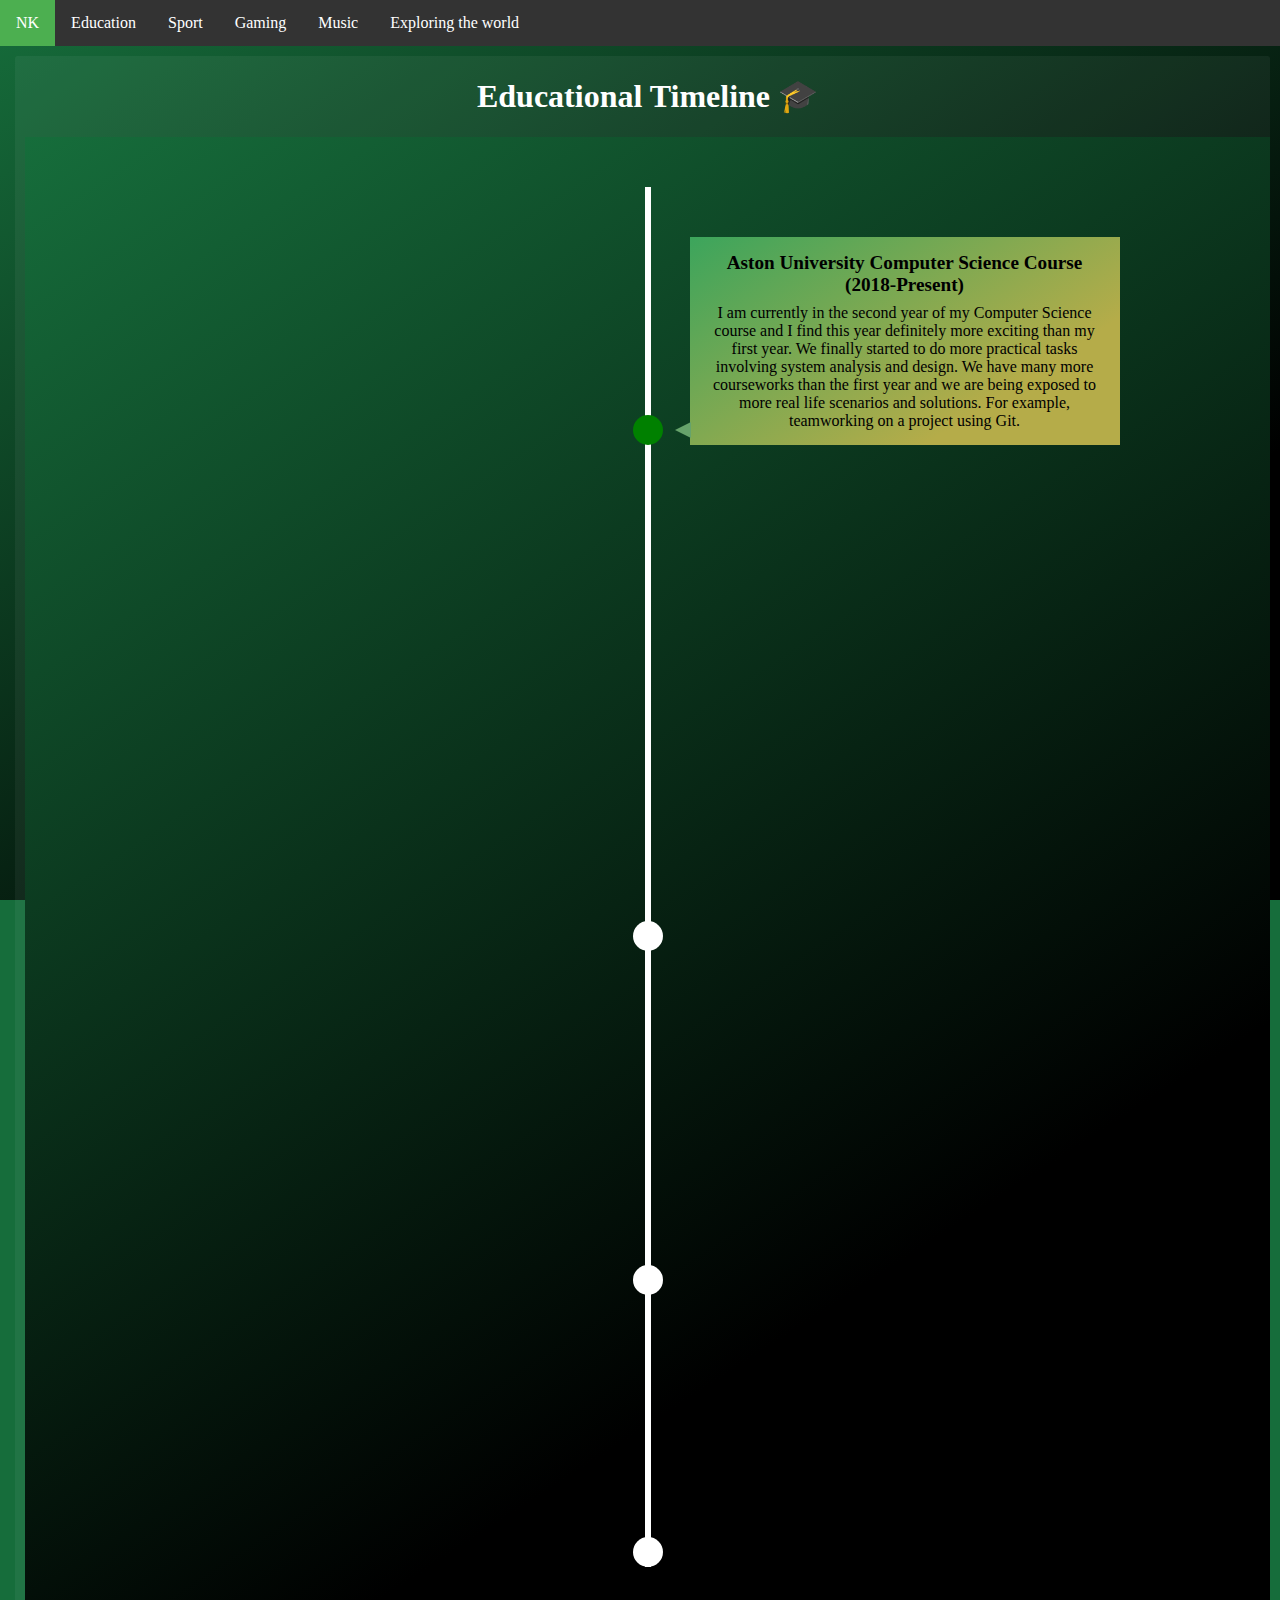
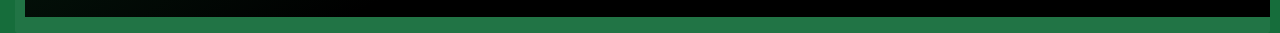
==== education.html @ aa42f18d "Add files via upload" ====
<!doctype html>

<html lang="en">
<head>

  <meta charset="utf-8">
  <title>Nedyalko Krastev</title>
  <meta name="Things you might want to know" content="lots of stuff ab me">
<link rel="stylesheet" type="text/css" href="css/style.css">

</head>

<body>

  <ul class="topnav">
  <li><a class="active" href="index.html">NK</a></li>
  <li><a href="education.html">Education</a></li>
  <li><a href="sport.html">Sport</a></li>
  <li><a href="gaming.html">Gaming</a></li>
  <li><a href="music.html">Music</a></li>
  <li><a href="travelling.html">Exploring the world</a></li>

</ul>

<form id="contentbox">


  <section class="intro">
  <div class="container">
    <h1>Educational Timeline 🎓</h1>
  </div>
</section>

<section class="timeline">
  <ul>
    <li>
      <div>
        <time>Aston University Computer Science Course (2018-Present)</time> I am currently in the second year of my Computer Science course and I find this year definitely more exciting than my first year. We finally started to do more practical tasks involving system analysis and design. We have many more courseworks than the first year and we are being exposed to more real life scenarios and solutions. For example, teamworking on a project using Git.
      </div>
    </li>
    <li>
      <div>
        <time>Sutton Coldfield College (2016-2018)</time> When I had to choose my 3 A-levels I was already aware that I want to do Computer Science in the future. Therefore,
        one of the subjects I took was Computer Science. Since, I had to pick another 2, I thought that they must be complimentary to Computer Science and the obvious choice was Mathematics.
        The third subject was something that I couldnt decide on, and my Computer Science teacher in college advised me to take Physics. Both subjects are still useful to me and I do not regret taking them.
        In college I made a lot of progress in my programming skill as I was expected to make a database project. I hadnt been programing before that and it really showed me what it is like to create a software from scratch.
        I really enjoyed breaking down the problem and tackling each piece of the software components one by one until I had a complete project. I was introduced to visual studio and I felt like the IDE was very user friendly.
        I also took further mathematics in my first college year, where I did "Decision module" this topic still helps me as I learned in detail how sorting and packing alrigthms work. Physics was the subject that wasnt directly related to programming,
        however, skills that were required to solve a physics question, were also required in programming.
      </div>
    </li>
    <li>
      <div>
        <time>Erdington Academy (2015-2016)</time>When I first arrived in UK, I applied to all of the schools in the area so that I dont have a gap year. However, only 1 school accepted me and it was Erdington Academy.
        They asked me to have an entry exam to determine my level of education since they had no background data about me. After I completed the exams,  I was contacted by them in November and what they said was that There
        arent any spaces in year 10 and what they could offer me is that I enter in year 11 as my entry exams were very good and if I fail to do my GCSEs I can repeat year 11 again. I managed to complete the GCSEs in my first year in <thead>
          highschool and i managed to do most of the courseworks in less than 6 months. Therefore, I had the chance to go to college a year early than expected.
        </thead>
      </div>
    </li>
    <li>
      <div>
        <time>Bulgarian education (2007-2015)</time> My education in Bulgaria really helped me when I moved in UK. I started learning English at school at the age of 7. Bulgarian education tends to introduce more complicated
        topics to students at younger age and it was very useful for my entry exams when I arrived in England. I was ahead of everyone in all science and mathematics classes. Back in bulgaria I also was an excellent student and I was
        participating in regional competitions of which I won 2 in Mathematics and 1 in Bulgarian language.
      </div>
    </li>
  </ul>
</section>

</form>
  <script src="script.js"></script>
</body>
</html>
---- css/style.css ----
ul.topnav {
  list-style-type: none;
  margin: 0;
  padding: 0;
  overflow: hidden;
  background-color: #333;
}

h1{
  color:white;
}
ul.topnav li {float: left;}

ul.topnav li a {
  display: block;
  color: white;
  text-align: center;
  padding: 14px 16px;
  text-decoration: none;
}

ul.topnav li a:hover:not(.active) {background-color: #111;}

ul.topnav li a.active {background-color: #4CAF50;}

ul.topnav li.right {float: right;}

@media screen and (max-width: 600px) {
  ul.topnav li.right,
  ul.topnav li {float: none;}
}
body{
  margin: 0;
 background-repeat: no-repeat;
 background-attachment: fixed;
 background-size: cover;
 background-position: top;

 background-color: #166d3b;
 background-image: linear-gradient(147deg, #166d3b 0%, #000000 74%);
}

#contentbox{
  margin-top:10px;
  padding-left: 10px;
    border-spacing: 10px;
    margin-left:15px;
    margin-right:10px;
  background: inherit;
  border-radius: 2px;
  overflow: hidden;
  text-align:center;
  box-shadow: inset 0 0 0 200px rgba(255,255,255,0.05);
  z-index: -1;

}



/*education and timeline css*/


.timeline ul {
  background-color: #166d3b;
  background-image: linear-gradient(147deg, #166d3b 0%, #000000 74%);
  padding: 50px 0;
}

.timeline ul li {
  list-style-type: none;
  position: relative;
  width: 6px;
  margin: 0 auto;
  padding-top: 50px;
  background: #fff;
}

.timeline ul li::after {
  content: '';
  position: absolute;
  left: 50%;
  bottom: 0;
  transform: translateX(-50%);
  width: 30px;
  height: 30px;
  border-radius: 50%;
  background: inherit;
}

.timeline ul li div {
  position: relative;
  bottom: 0;
  width: 400px;
  padding: 15px;
  background-color: #166d3b;
  background-image: linear-gradient(147deg, #3CA55C 0%, #B5AC49 74%);
}

.timeline ul li div::before {
  content: '';
  position: absolute;
  bottom: 7px;
  width: 0;
  height: 0;
  border-style: solid;

}

.timeline ul li:nth-child(odd) div {
  left: 45px;

}

.timeline ul li:nth-child(odd) div::before {
  left: -15px;
  border-width: 8px 16px 8px 0;

  border-color: transparent #66a36b transparent transparent;
}

.timeline ul li:nth-child(even) div {
  left: -439px;

}

.timeline ul li:nth-child(even) div::before {
  right: -15px;
  border-width: 8px 0 8px 16px;
  border-color: transparent transparent transparent #66a36b;

}

time {
  display: block;
  font-size: 1.2rem;
  font-weight: bold;
  margin-bottom: 8px;

}


/* EFFECTS
–––––––––––––––––––––––––––––––––––––––––––––––––– */

.timeline ul li::after {
  transition: background .5s ease-in-out;
}

.timeline ul li.in-view::after {
  background: green;
}

.timeline ul li div {
  visibility: hidden;
  opacity: 0;
  transition: all .5s ease-in-out;

}

.timeline ul li:nth-child(odd) div {
  transform: translate3d(200px, 0, 0);

}

.timeline ul li:nth-child(even) div {
  transform: translate3d(-200px, 0, 0);
}

.timeline ul li.in-view div {
  transform: none;
  visibility: visible;
  opacity: 1;
}


/*exploring the world tab css*/
.flexibleBox{
  background-color: #166d3b;
  background-image: linear-gradient(147deg, #166d3b 0%, #000000 74%);
  display:flex;
  flex-wrap:wrap;

}

.expImg>img{
  width:100%;
  height:100%;
  object-fit:contain;
  border-style: groove;
}

.expImg{
  padding:5px;
  width:30%;
  height:30%;
}




/*Sport css*/
.container2{
  display:flex;
  flex-wrap:wrap;
  background-color: #166d3b;
  background-image: linear-gradient(147deg, #166d3b 0%, #000000 74%);
  padding:0px;
  margin:0px;
  justify-content: center;

}
.container2 h1{
  width:100%;
  padding:10px;
  margin:5px;
}
.container2 p{
  width:100%;
  color:white;
}
.divforimg>img{
width:33%;

margin:5px;
border: 1px solid #ddd;
  border-radius: 4px;
}
/*music tab css*/
.guitarbox{
  -moz-box-shadow: 10px 10px 16px #000000;
-webkit-box-shadow: 10px 10px 16px #000000;
box-shadow: 10px 10px 16px #000000;
  display:flex;
  flex-wrap:wrap;
  width:45%;
border-radius:10px;
padding:2px;
margin:5px;
margin-top:15px;
text-align: center;
border:2px;
background: #8E0E00;  /* fallback for old browsers */
background: -webkit-linear-gradient(to right, #1F1C18, #8E0E00);  /* Chrome 10-25, Safari 5.1-6 */
background: linear-gradient(to right, #1F1C18, #8E0E00); /* W3C, IE 10+/ Edge, Firefox 16+, Chrome 26+, Opera 12+, Safari 7+ */

}
.guitarbox>img{
  width:50%;
  margin:10%;
  margin-left:25%;
  margin-bottom:10px;
  border-radius:50px;
  border-style: ridge;

}

.guitarbox>p{
  text-align: justify;
  text-justify: inter-word;
  color:white;
  font-family:Lucida Grande;
  margin:5px;
  margin-botom:0px;

}
.guitarbox>h1{
  width:100%;
  height:10px;
  margin:2px;
  padding:2px;

}
#prayerinC{
  width:100%;
  margin:10px;
  padding:10px;

}

iframe{
  width:100%;
  height:100%;
}

.musictastebox{
  -moz-box-shadow: 10px 10px 16px #000000;
-webkit-box-shadow: 10px 10px 16px #000000;
box-shadow: 10px 10px 16px #000000;
  display:flex;
  flex-wrap:wrap;
  width:45%;
border-radius:10px;
padding:2px;
margin:5px;
margin-top:15px;
text-align: center;
border:2px;
background: #c31432;  /* fallback for old browsers */
background: -webkit-linear-gradient(to right, #240b36, #c31432);  /* Chrome 10-25, Safari 5.1-6 */
background: linear-gradient(to right, #240b36, #c31432); /* W3C, IE 10+/ Edge, Firefox 16+, Chrome 26+, Opera 12+, Safari 7+ */

}

.musictastebox>p{
  text-align: justify;
  text-justify: inter-word;
  color:white;
  font-family:Lucida Grande;
  margin:20px;

}
.musictastebox>h1{
  width:100%;
  height:10px;
  margin:2px;
  padding:2px;

}

/*gaming tab css*/



  .no-border {
    border-right: none;
  }

          p{
          color: #424242;
          font-family: "Adobe Caslon Pro", "Hoefler Text", Georgia, Garamond, Times, serif;
   letter-spacing:0.1em;
   text-align:center;
   font-variant: small-caps;
          }


/*welcome screen card css*/
.card {
  display:inline-block;
  width:40%;
  grid-template-columns: 300px;
  grid-template-rows: 210px 210px 80px;
  grid-template-areas: "image" "text" "stats";
  border-radius: 18px;
  background-color: white;
  box-shadow: 5px 5px 15px rgba(0,0,0,0.9);
  font-family: roboto;
  text-align: center;
}
.card-image {
  grid-area: image;
}
.card-text {
  grid-area: text;

}
.card-stats {
  grid-area: stats;
}
.card-image {
  grid-area: image;
  background: url("/media/cardImg.jpg");
  border-top-left-radius: 15px;
  border-top-right-radius: 15px;
  background-size: cover;
}
.card-text {
  grid-area: text;
  margin: 25px;
}
.card-text .date {
  color: rgb(255, 7, 110);
  font-size:13px;
}
.card-text p {
  color: grey;
  font-size:15px;
  font-weight: 300;
}
.card-text h2 {
  margin-top:0px;
  font-size:28px;
}
.card-stats {
  grid-area: stats;
  display: grid;
  grid-template-columns: 1fr 1fr 1fr;
  grid-template-rows: 1fr;
  border-bottom-left-radius: 15px;
  border-bottom-right-radius: 15px;
  background: rgb(255, 7, 110);
}
.card-stats .stat {
  display: flex;
  align-items: center;
  justify-content: center;
  flex-direction: column;
  color: white;
  padding:10px;
}
.card:hover {
  transform: scale(1.15);
  box-shadow: 5px 5px 15px rgba(0,0,0,0.6);
}
.card {
...
  transition: 0.5s ease;
  cursor: pointer;
  margin:30px;
}














/* GENERAL MEDIA QUERIES
–––––––––––––––––––––––––––––––––––––––––––––––––– */

@media screen and (max-width: 900px) {
  .timeline ul li div {
    width: 250px;
  }
  .timeline ul li:nth-child(even) div {
    left: -289px;
    /*250+45-6*/
  }
  .expImg{
width:100%;
  }
  .guitarbox{
    width:100%;

  }
  .musictastebox{
    width:100%;

  }


  .card {
    width:80%;
    height:50%;
    display: inline-block;
  }
}


@media screen and (max-width: 600px) {
  .timeline ul li {
    margin-left: 20px;
  }
  .timeline ul li div {
    width: calc(100vw - 91px);
  }
  .timeline ul li:nth-child(even) div {
    left: 45px;
  }
  .timeline ul li:nth-child(even) div::before {
    left: -15px;
    border-width: 8px 16px 8px 0;
    border-color: transparent #66a36b transparent transparent;

  }


}
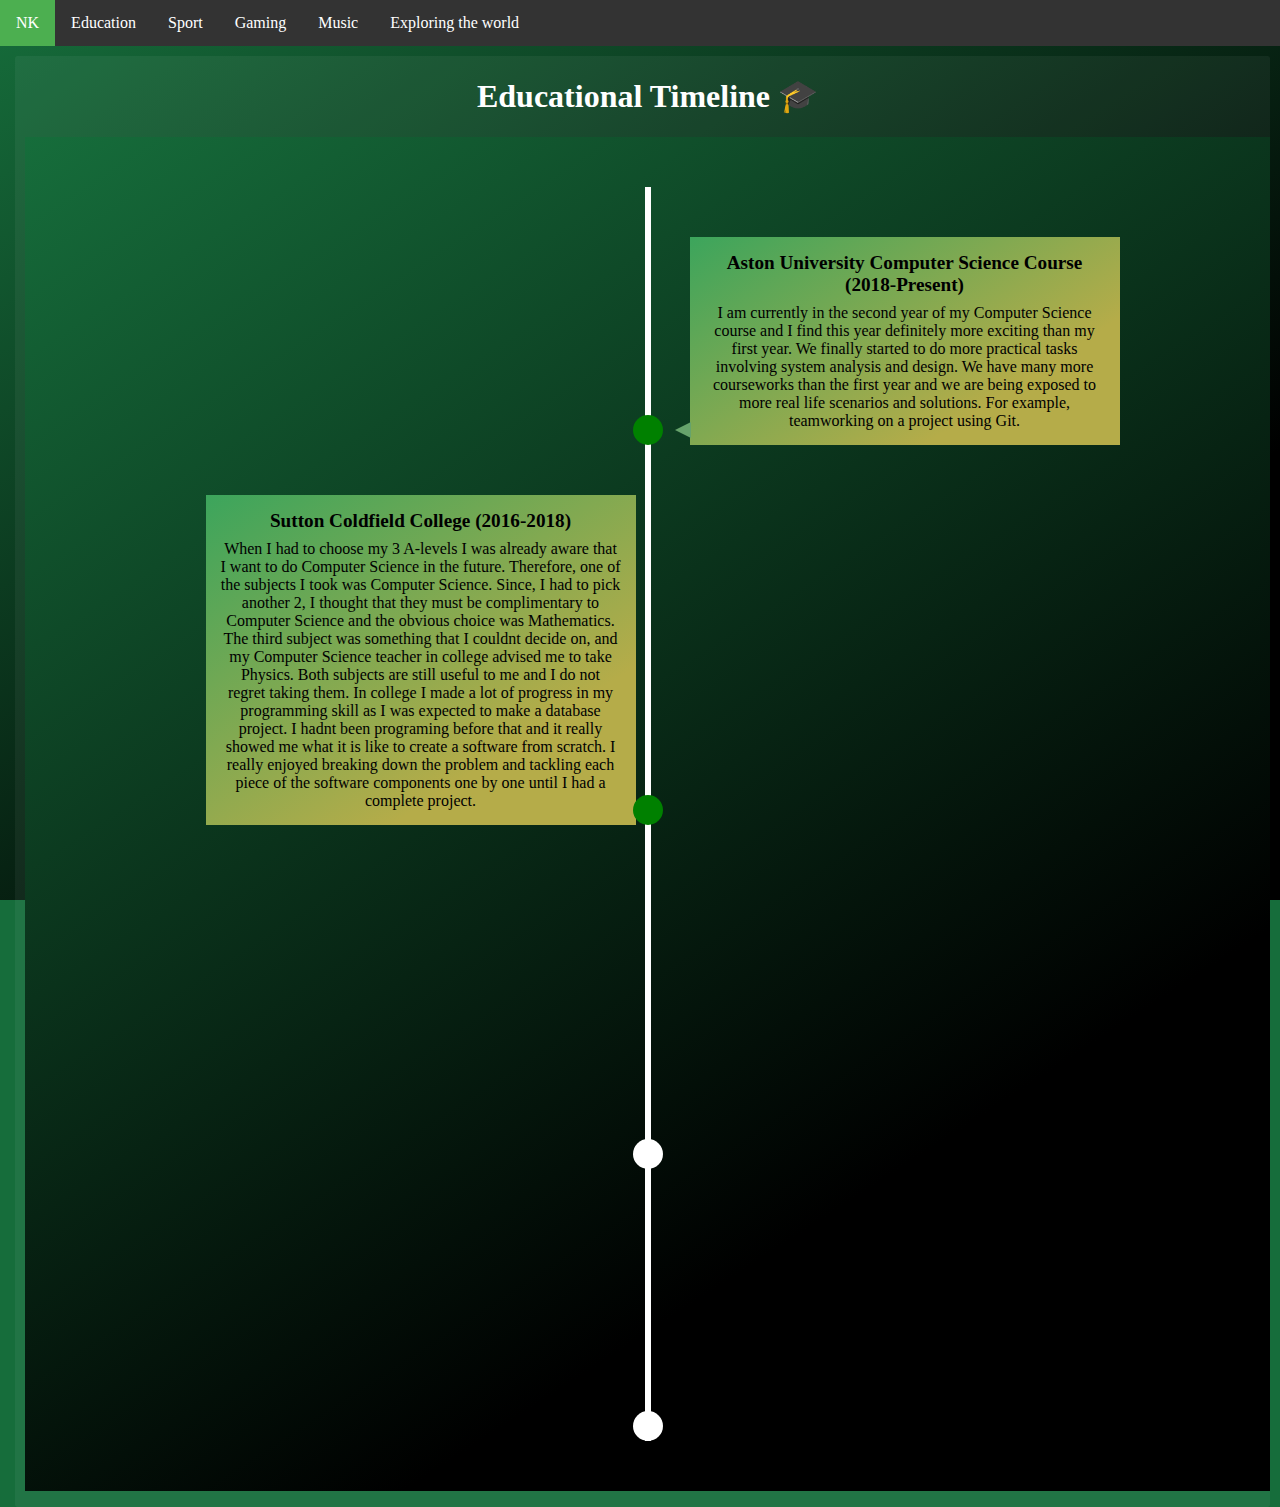
==== commit 78794e77: "Update education.html" ====
--- a/education.html
+++ b/education.html
@@ -6,6 +6,7 @@
   <meta charset="utf-8">
   <title>Nedyalko Krastev</title>
   <meta name="Things you might want to know" content="lots of stuff ab me">
+  <meta name="viewport" content="width=device-width, initial-scale=1">
 <link rel="stylesheet" type="text/css" href="css/style.css">
 
 </head>
@@ -44,9 +45,7 @@
         one of the subjects I took was Computer Science. Since, I had to pick another 2, I thought that they must be complimentary to Computer Science and the obvious choice was Mathematics.
         The third subject was something that I couldnt decide on, and my Computer Science teacher in college advised me to take Physics. Both subjects are still useful to me and I do not regret taking them.
         In college I made a lot of progress in my programming skill as I was expected to make a database project. I hadnt been programing before that and it really showed me what it is like to create a software from scratch.
-        I really enjoyed breaking down the problem and tackling each piece of the software components one by one until I had a complete project. I was introduced to visual studio and I felt like the IDE was very user friendly.
-        I also took further mathematics in my first college year, where I did "Decision module" this topic still helps me as I learned in detail how sorting and packing alrigthms work. Physics was the subject that wasnt directly related to programming,
-        however, skills that were required to solve a physics question, were also required in programming.
+        I really enjoyed breaking down the problem and tackling each piece of the software components one by one until I had a complete project.
       </div>
     </li>
     <li>
--- a/css/style.css
+++ b/css/style.css
@@ -429,7 +429,7 @@
 
 @media screen and (max-width: 900px) {
   .timeline ul li div {
-    width: 250px;
+    width:250px;
   }
   .timeline ul li:nth-child(even) div {
     left: -289px;
@@ -441,6 +441,9 @@
   .guitarbox{
     width:100%;
 
+  }
+  .guitarbox>img {
+    height:300px;
   }
   .musictastebox{
     width:100%;
@@ -453,6 +456,10 @@
     height:50%;
     display: inline-block;
   }
+  
+  .container2{
+  width:95%;
+  }
 }
 
 
@@ -460,9 +467,7 @@
   .timeline ul li {
     margin-left: 20px;
   }
-  .timeline ul li div {
-    width: calc(100vw - 91px);
-  }
+  
   .timeline ul li:nth-child(even) div {
     left: 45px;
   }
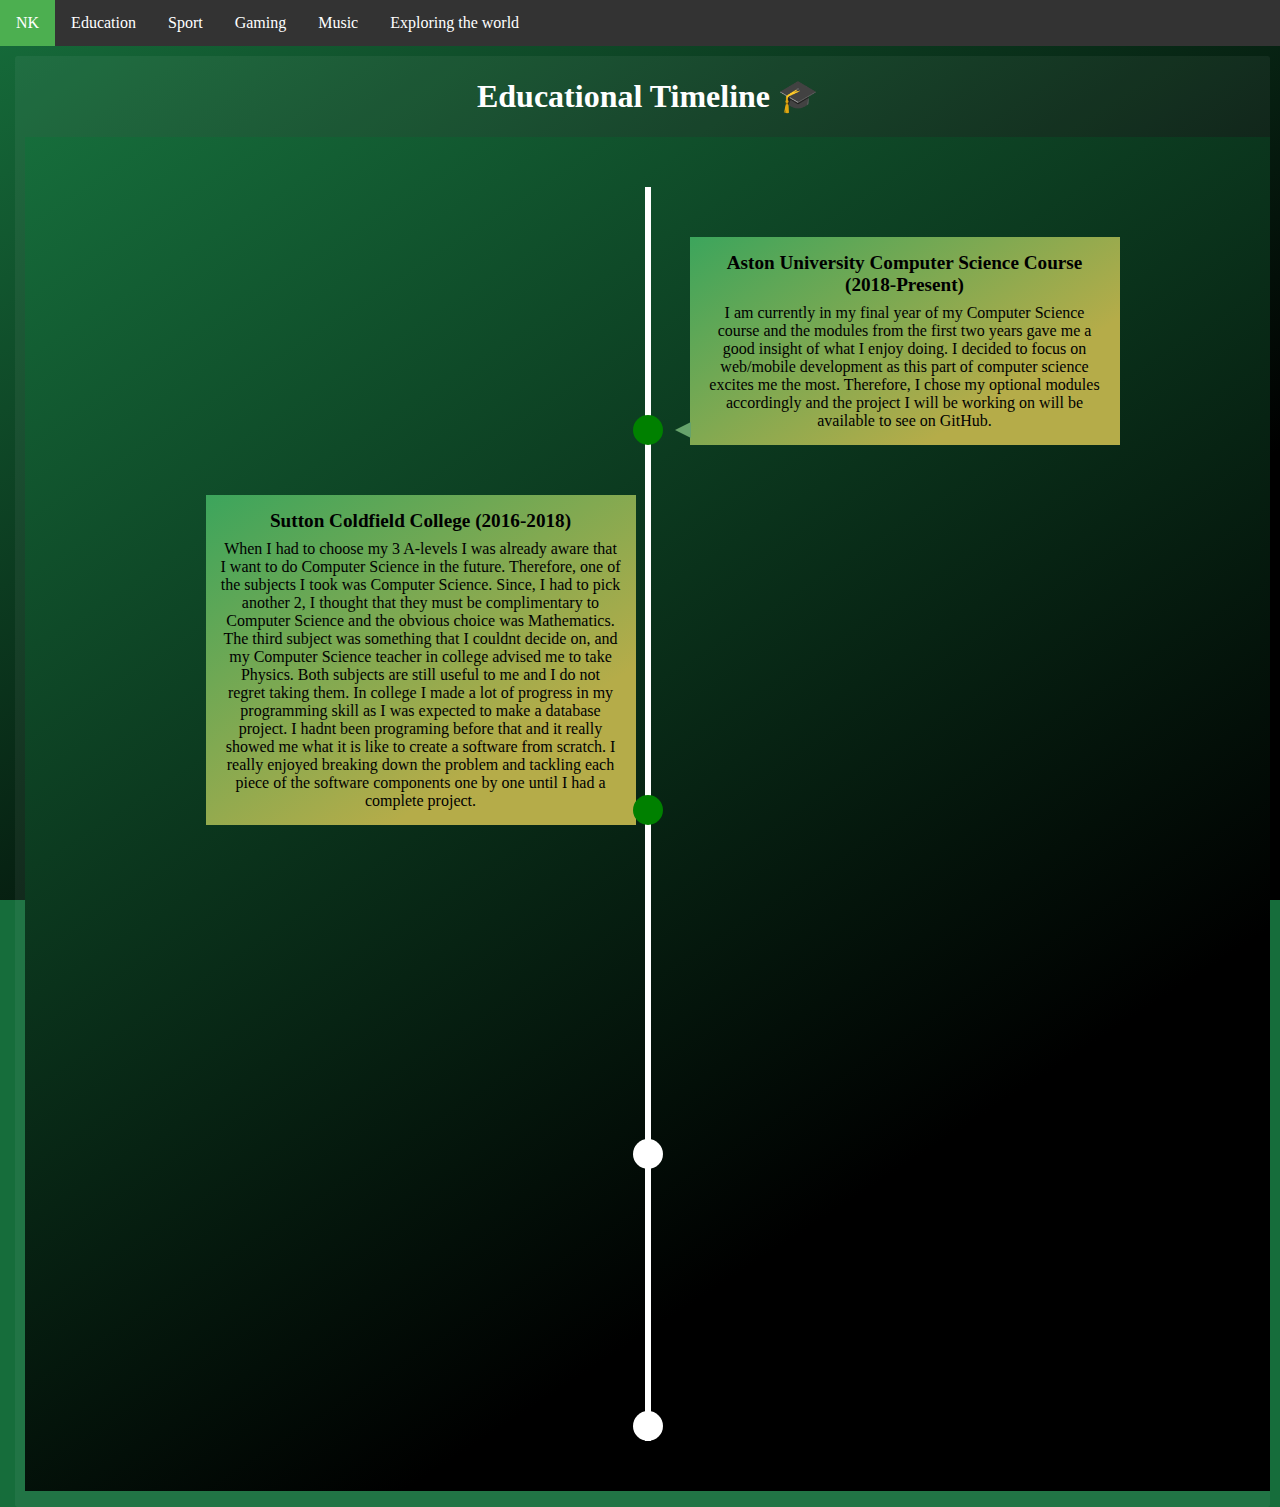
==== commit 8c1766e3: "Update education.html" ====
--- a/education.html
+++ b/education.html
@@ -36,8 +36,7 @@
   <ul>
     <li>
       <div>
-        <time>Aston University Computer Science Course (2018-Present)</time> I am currently in the second year of my Computer Science course and I find this year definitely more exciting than my first year. We finally started to do more practical tasks involving system analysis and design. We have many more courseworks than the first year and we are being exposed to more real life scenarios and solutions. For example, teamworking on a project using Git.
-      </div>
+        <time>Aston University Computer Science Course (2018-Present)</time> I am currently in my final year of my Computer Science course and the modules from the first two years gave me a good insight of what I enjoy doing. I decided to focus on web/mobile development as this part of computer science excites me the most. Therefore, I chose my optional modules accordingly and the project I will be working on will be available to see on GitHub.</div>
     </li>
     <li>
       <div>
@@ -60,7 +59,7 @@
     <li>
       <div>
         <time>Bulgarian education (2007-2015)</time> My education in Bulgaria really helped me when I moved in UK. I started learning English at school at the age of 7. Bulgarian education tends to introduce more complicated
-        topics to students at younger age and it was very useful for my entry exams when I arrived in England. I was ahead of everyone in all science and mathematics classes. Back in bulgaria I also was an excellent student and I was
+        topics to students at younger age and it was very useful for my entry exams when I arrived in England. I was ahead of everyone in all science and mathematics classes. Back in Bulgaria I also was an excellent student and I was
         participating in regional competitions of which I won 2 in Mathematics and 1 in Bulgarian language.
       </div>
     </li>
--- a/css/style.css
+++ b/css/style.css
@@ -400,16 +400,7 @@
   color: white;
   padding:10px;
 }
-.card:hover {
-  transform: scale(1.15);
-  box-shadow: 5px 5px 15px rgba(0,0,0,0.6);
-}
-.card {
-...
-  transition: 0.5s ease;
-  cursor: pointer;
-  margin:30px;
-}
+
 
 
 
